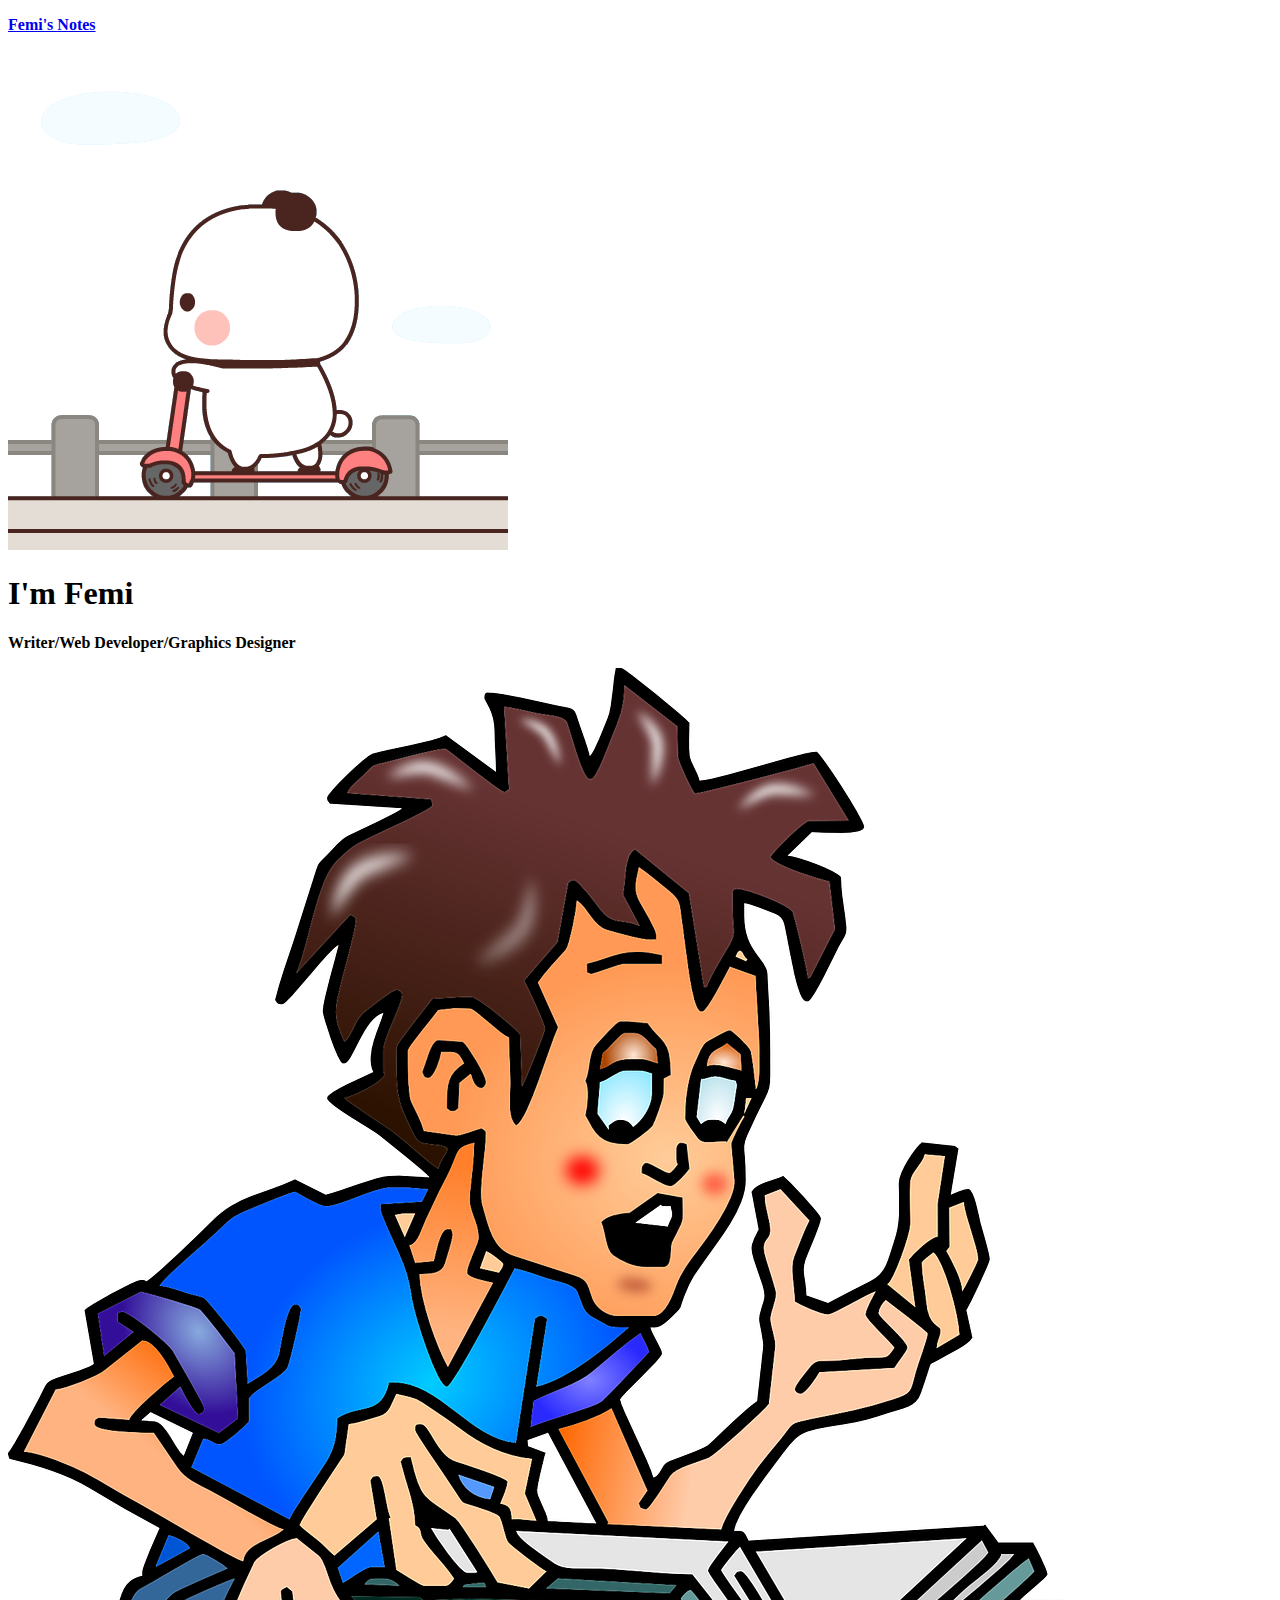
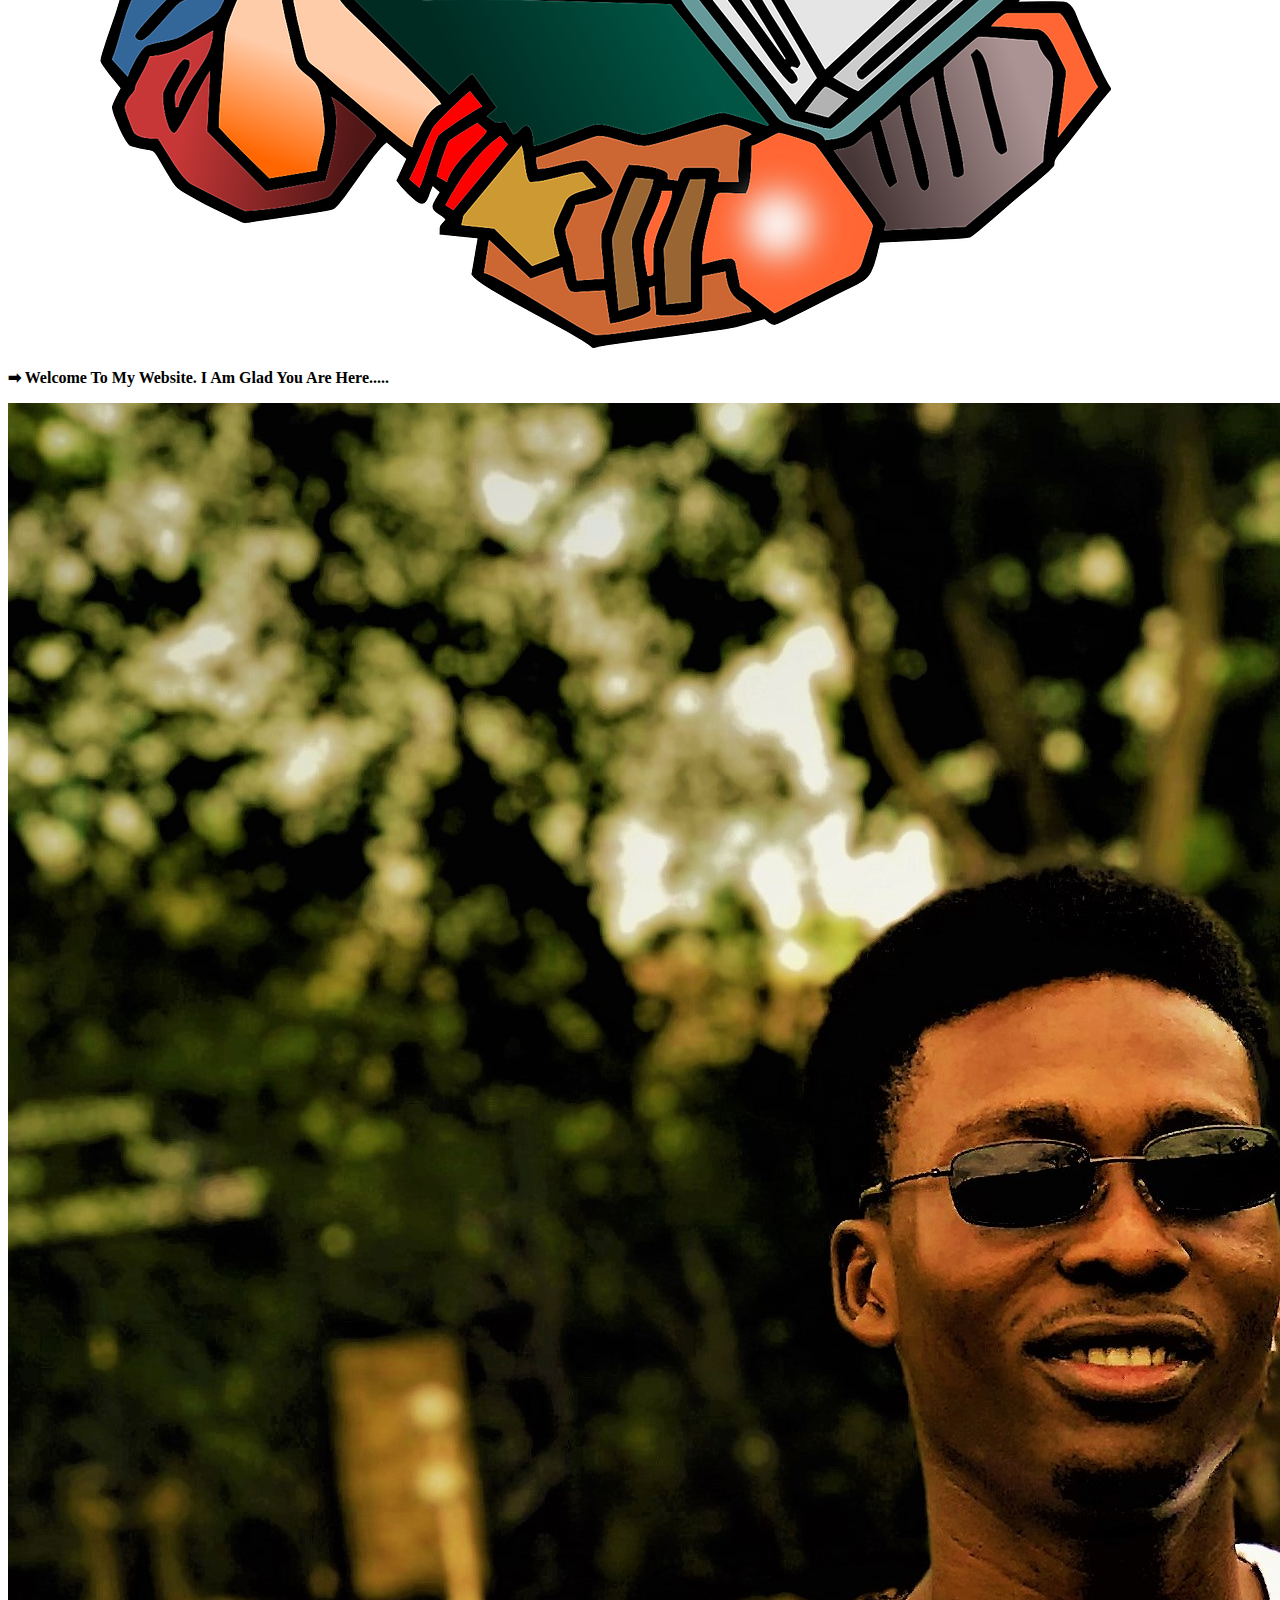
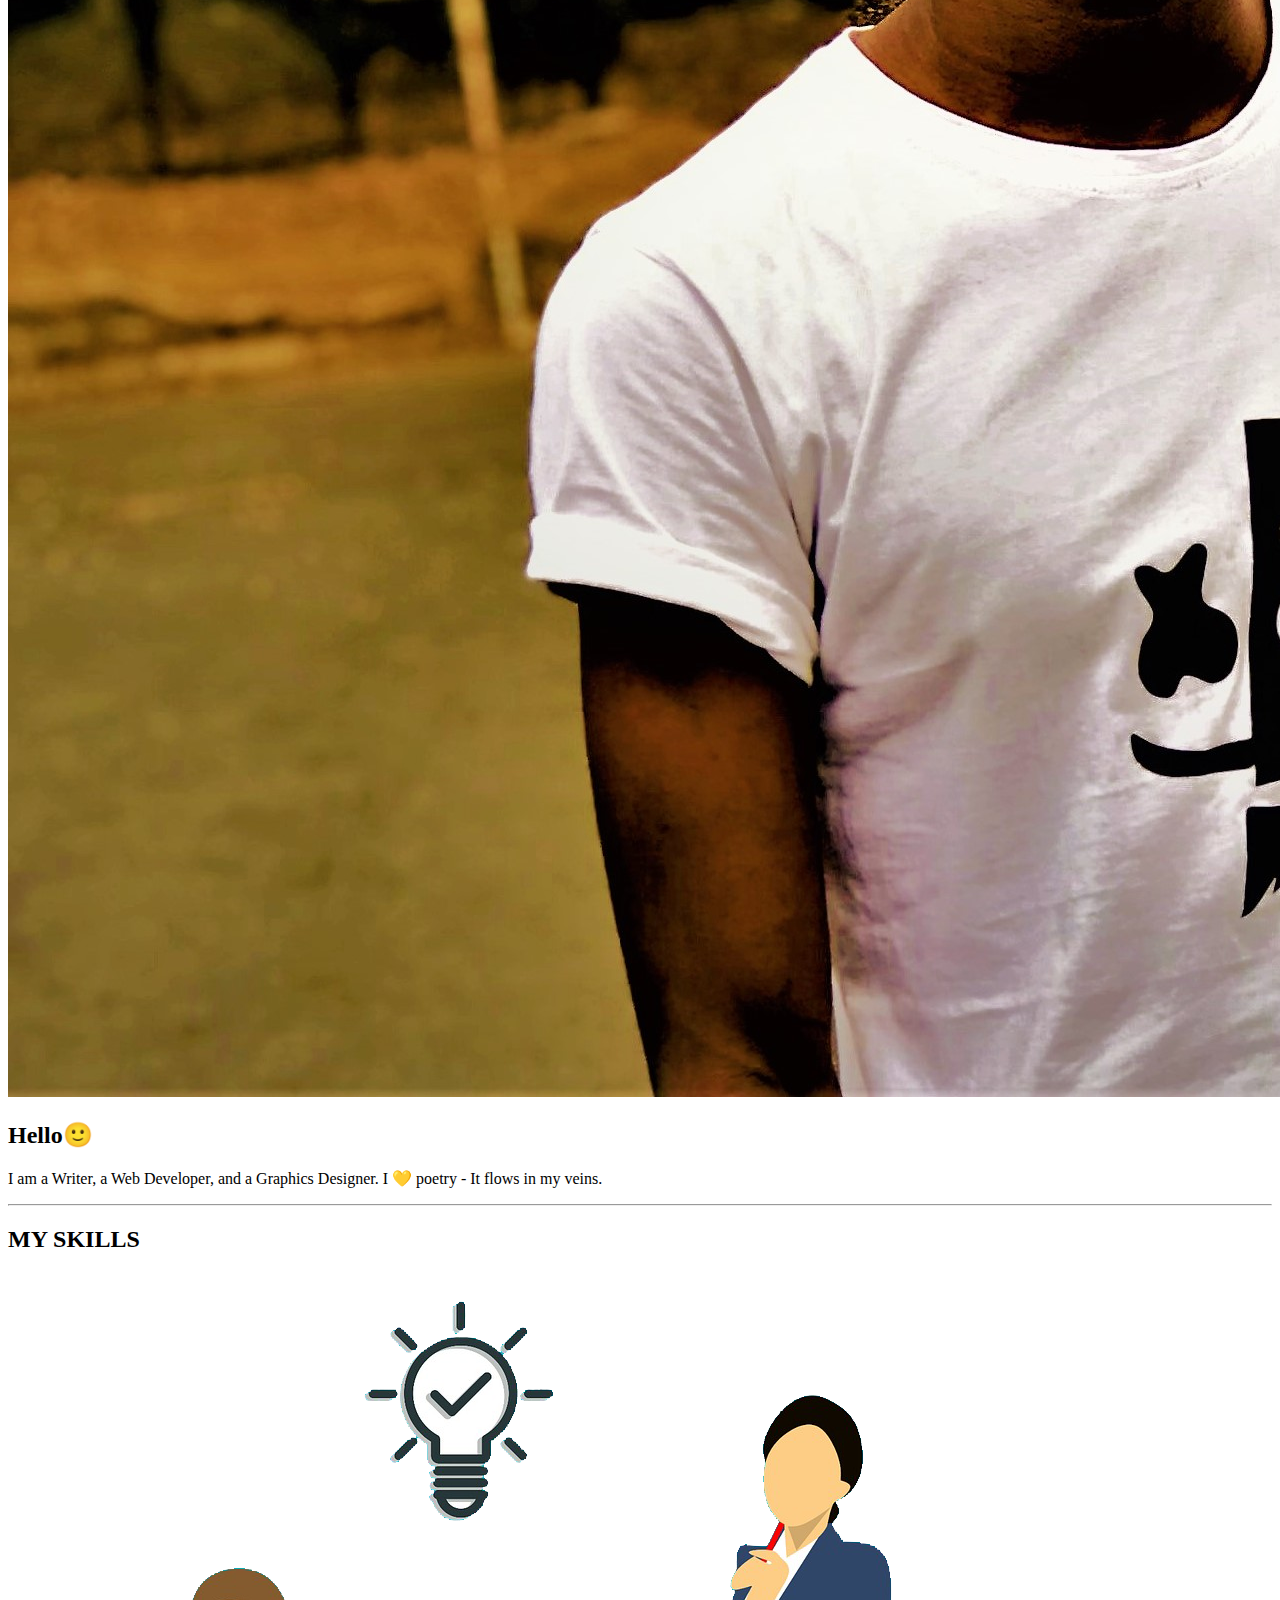
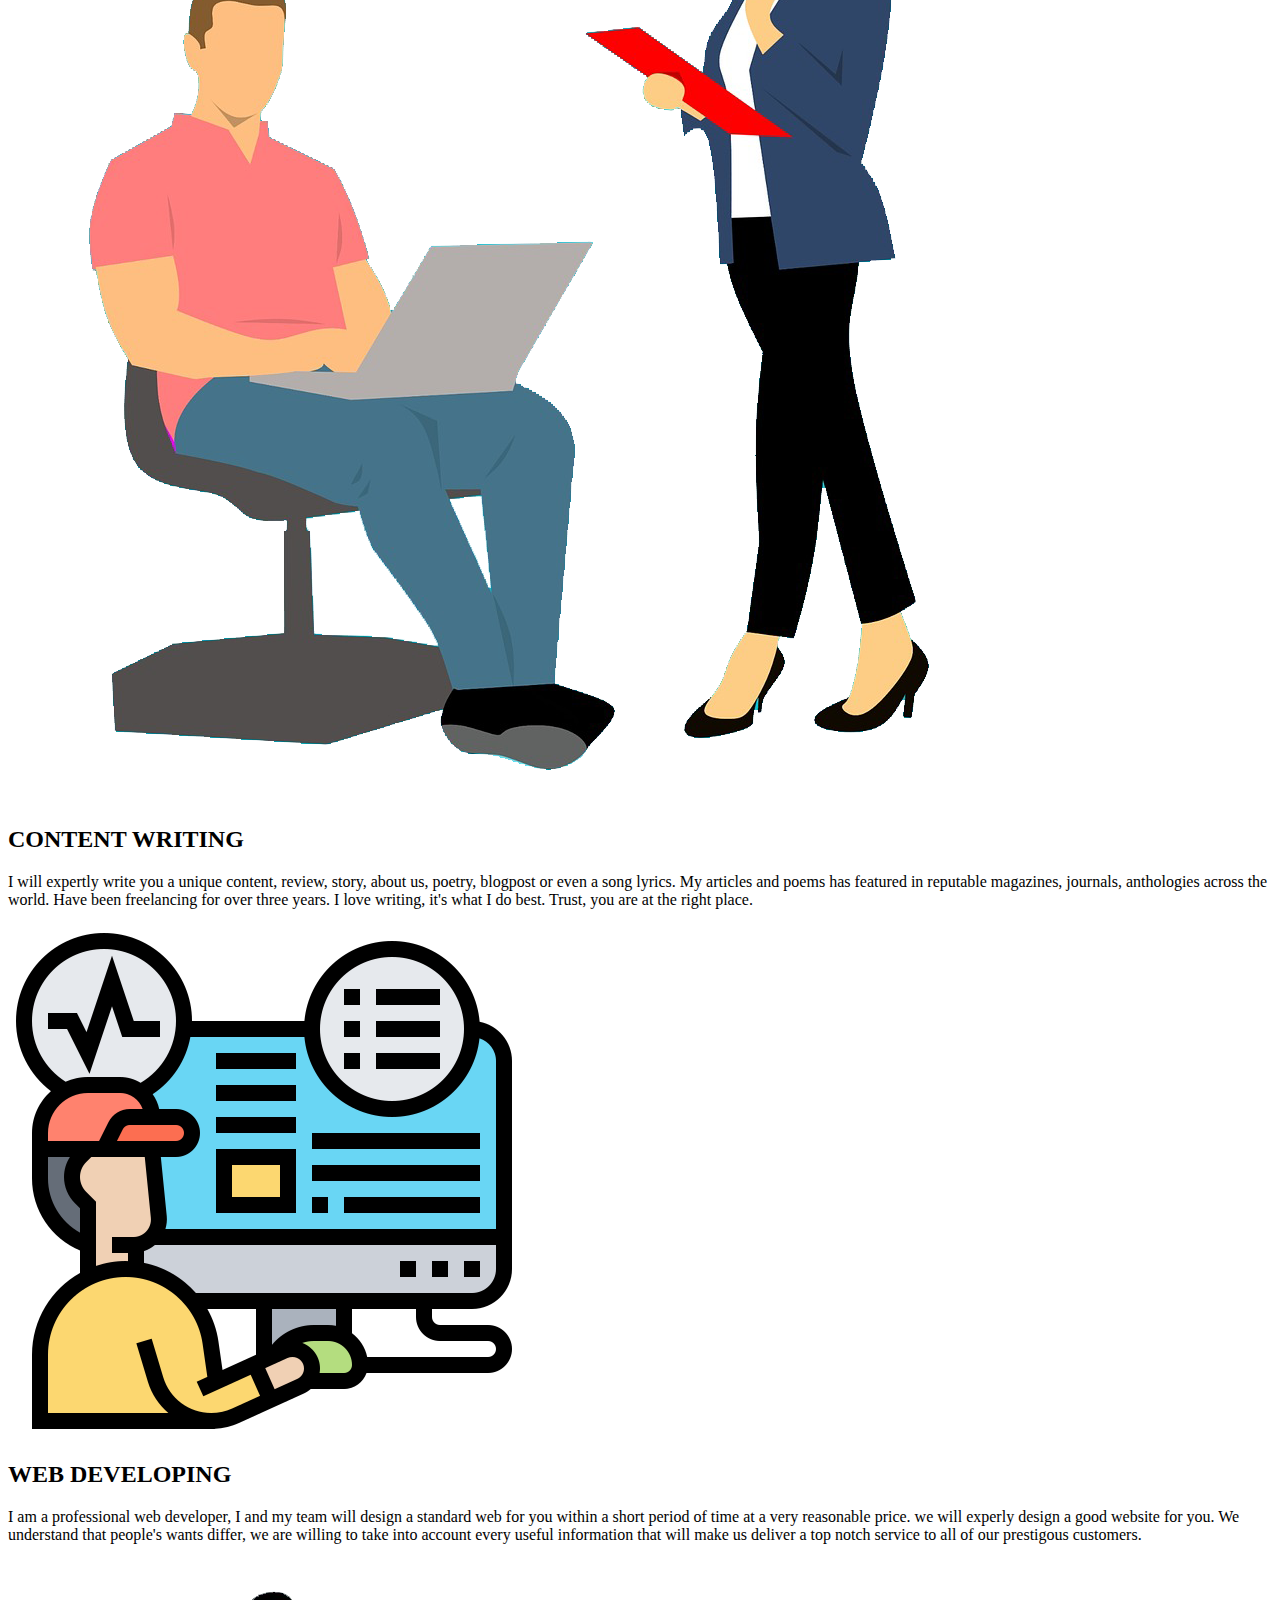
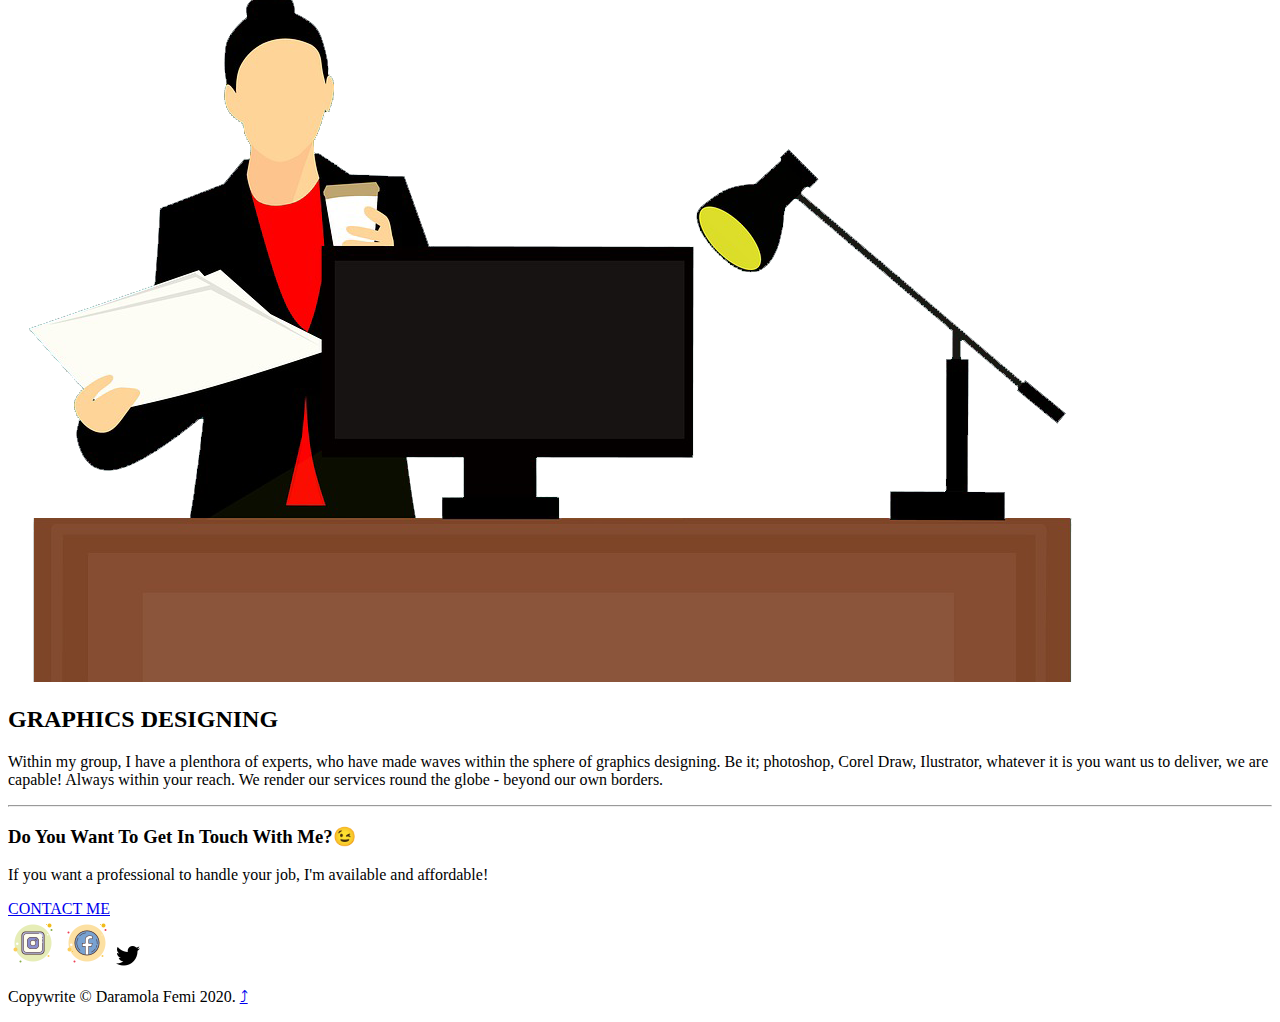
==== index.html @ 6822ca12 "Add initial skills website" ====
<!DOCTYPE html>
<html>
<head>
	<title>Daramola Femi</title>
</head>
<body>	
<link rel="stylesheet" type="text/css" href="css/styles.css">
<link rel="icon" type="text/css" href="favicon">
<link href="https://fonts.googleapis.com/css2?family=PT+Serif:wght@700&family=Sacramento&family=Yesteryear&display=swap" rel="stylesheet">


<div class="top-container">
<a class="Notes" href="Femi's-Note.html"><p><strong> Femi's Notes</p></strong></a>	
<img class="f" src="images/8.png" alt="cloud-img">


<h1>I'm Femi</h1>
<p class="need"><strong>Writer/Web Developer/Graphics Designer</p></strong>
<img class="g" src="images/32.png" alt="cloud-img">
<p class="need"><strong>➡ Welcome To My Website. I Am Glad You Are Here.....</strong></p>
</div>
 	
 	<div class="img">
 	<img class="e" src="images/36.jpeg" alt="Femi's-image">
 	<h2 class="yea">Hello🙂</h2>
 	<p class="intro">I am a Writer, a Web Developer, and a Graphics Designer. I 💛 poetry - It flows in my veins.</p>
 	</div>
<hr>


<h2 class="skill">MY SKILLS</h2>

	<div class="wrt">
	<img class="k" src="images/34.png" alt="carton-image-of-a-nerd">

	<h2>CONTENT WRITING</h2>

	<P> I will expertly write you a unique content, review, story, about us, poetry, blogpost or even a song lyrics. My articles and poems has featured in reputable magazines, journals, anthologies across the world. Have been freelancing for over three years. I love writing, it's what I do best. Trust, you are at the right place.</P>
</div>


 <div class="web">
<img class="o" src="images/25.png" alt="animated-image-of-a-developer">
<h2>WEB DEVELOPING</h2>

<p> I am a professional web developer, I and my team will design a standard web for you within a short period of time at a very reasonable price. we will experly design a good website for you. We understand that people's wants differ, we are willing to take into account every useful information that will make us deliver a top notch service to all of our prestigous customers.</p>
</div>
 

<div class="design">
<img class="l" src="images/24.png">
<h2>GRAPHICS DESIGNING</h2>
<p>Within my group, I have a plenthora of experts, who have made waves within the sphere of graphics designing. Be it; photoshop, Corel Draw, Ilustrator, whatever it is you want us to deliver, we are capable! Always within your reach. We render our services round the globe - beyond our own borders.</p>
</div>

<hr>

<h3>Do You Want To Get In Touch With Me?😉</h3> 
<p class="get">If you want a professional to handle your job, I'm available and affordable!</p>
<a class="btn" href="mailto:daramola772@gmail.com">CONTACT ME</a>

<div class="buttom-container">
	<a href="#"><img class="w" src="images/20.png" alt="instagram-logo"></a>

	<a href="#"> <img class="q" src="images/22.png" alt="facebook-logo"></a>
	<a href="#"> <img class="i" src="images/17.png" alt="twitter-logo"></a>
<p class="copywrite">Copywrite © Daramola Femi 2020. <a class="arrow" href="index.html">⤴</a></p> 
</div>
</body>
</html>
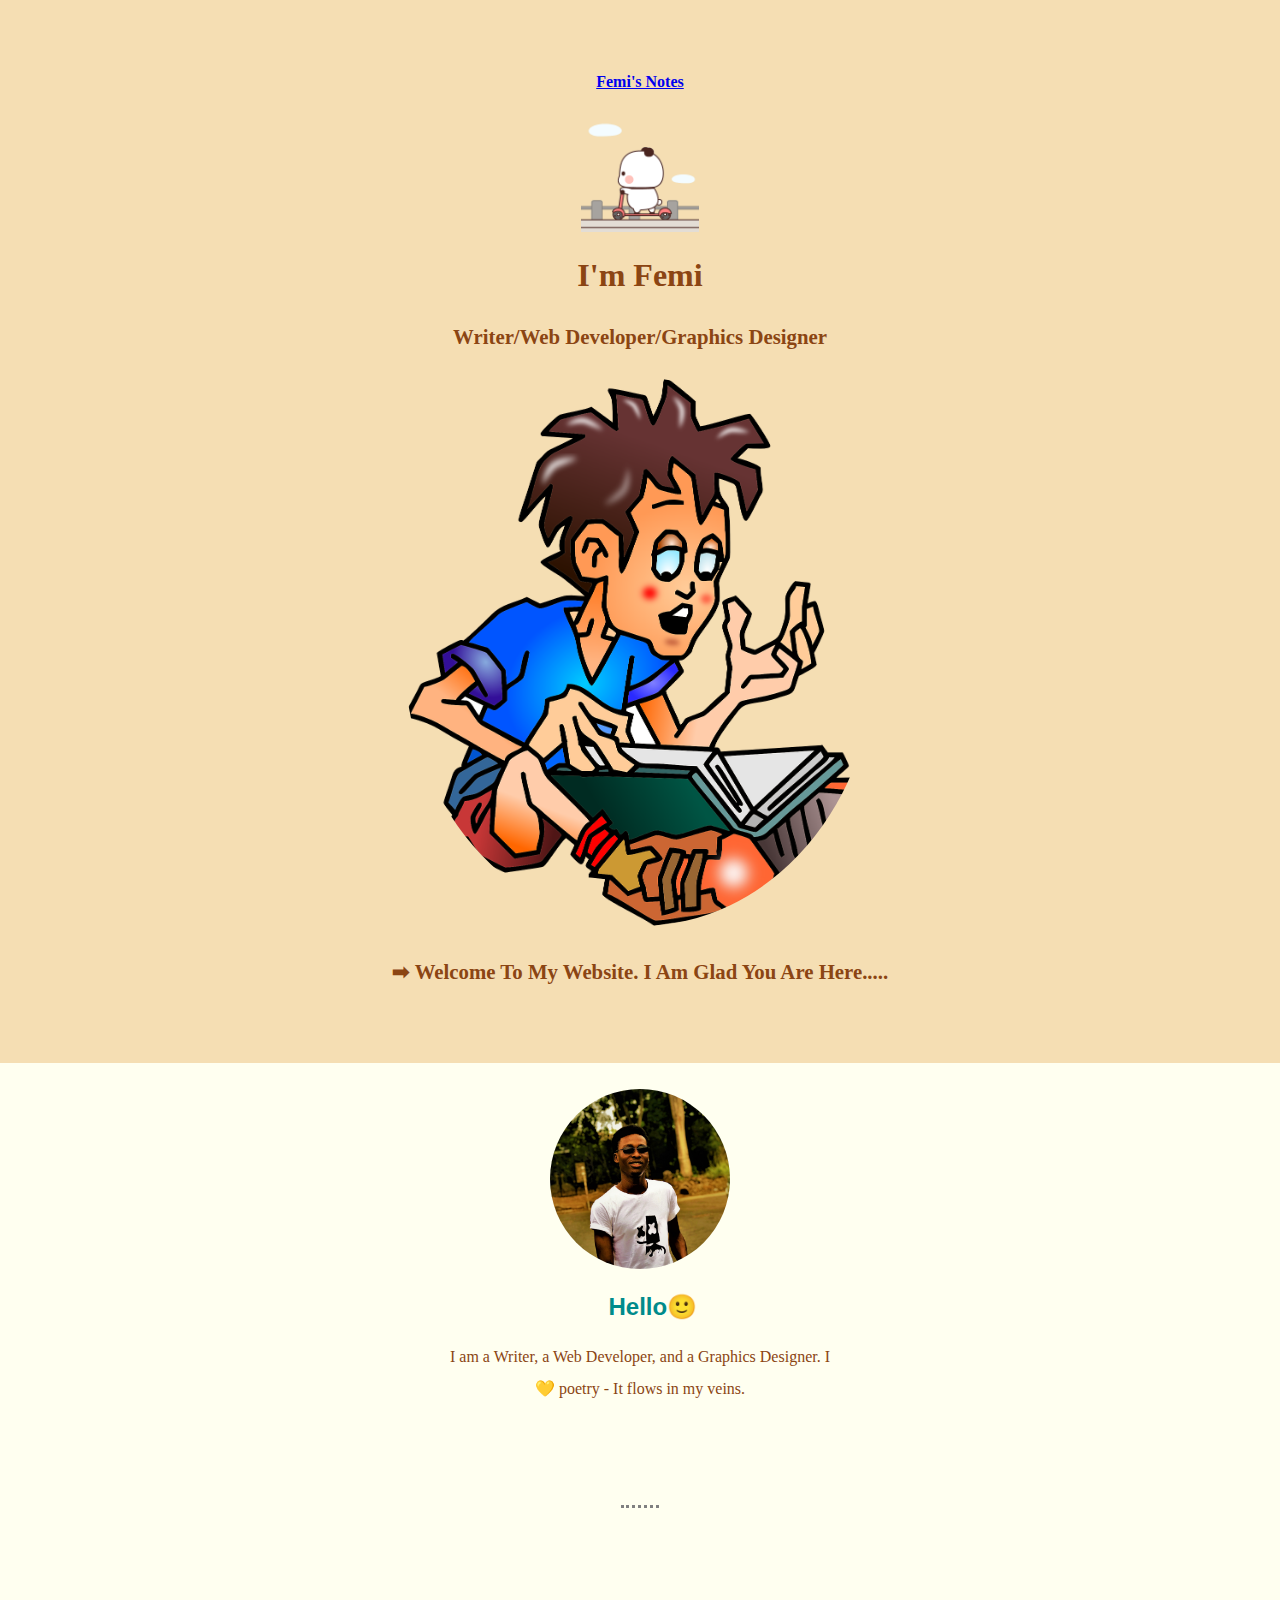
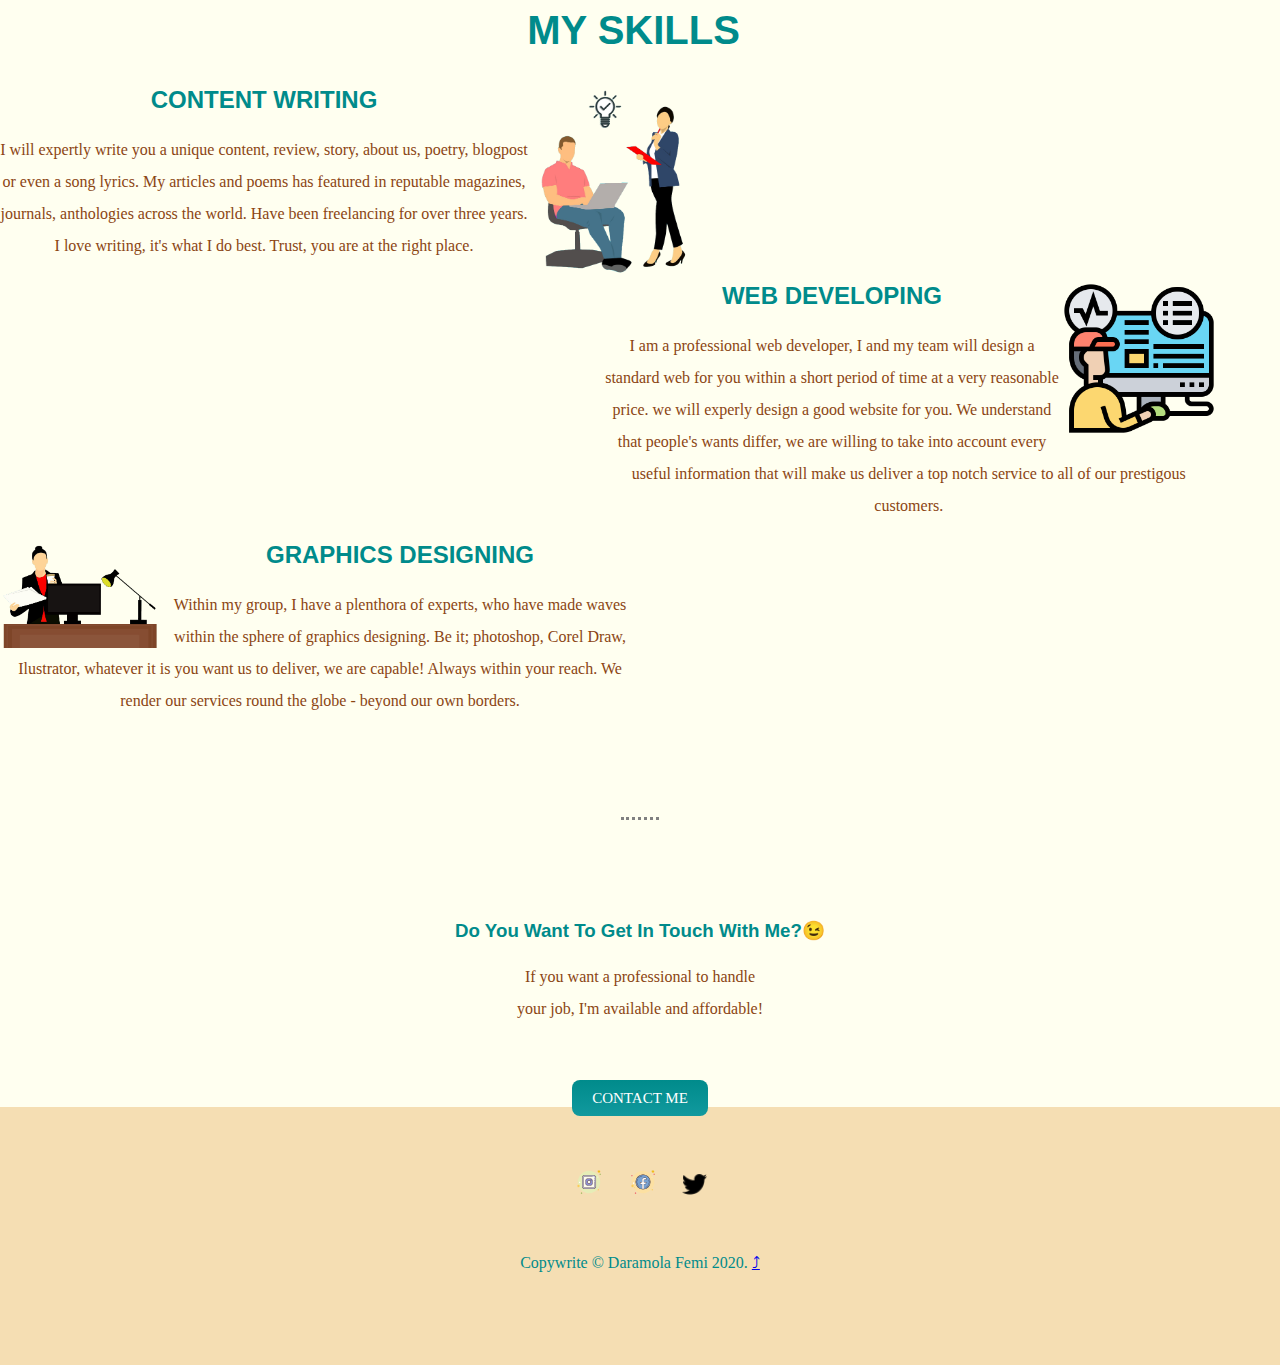
==== commit e0feb09e: "Update index.html" ====
--- a/index.html
+++ b/index.html
@@ -4,7 +4,7 @@
 	<title>Daramola Femi</title>
 </head>
 <body>	
-<link rel="stylesheet" type="text/css" href="css/styles.css">
+<link rel="stylesheet" type="text/css" href="index.css">
 <link rel="icon" type="text/css" href="favicon">
 <link href="https://fonts.googleapis.com/css2?family=PT+Serif:wght@700&family=Sacramento&family=Yesteryear&display=swap" rel="stylesheet">
 
@@ -67,4 +67,4 @@
 <p class="copywrite">Copywrite © Daramola Femi 2020. <a class="arrow" href="index.html">⤴</a></p> 
 </div>
 </body>
-</html>+</html>
--- a/index.css
+++ b/index.css
@@ -0,0 +1,223 @@
+
+body{	
+	font-family:"Book Antiqua", Palatino, "Palatino Linotype", "Palatino LT STD", Georgia, serif;
+	margin:0;
+	background-color: ivory;
+	text-align:center;
+    color:saddlebrown;
+
+}
+
+
+	
+}
+
+h1{
+    margin:50px auto 0 auto;
+    font-family:sacramento;
+    font-size:90px;
+    color:#008B8B;
+}
+
+h2{
+
+	font-family:cursive, sans-serif;
+    color:#008B8B;
+}
+
+h3{
+
+	font-family:cursive,'montserrat', sans-serif;
+    color:#008B8B;
+}
+
+p{
+	line-height:2;
+}
+
+.top-container{
+
+background-color:#F5DEB3;
+padding:50px;
+left:10px;
+
+
+}
+.intro{
+
+	width:30%;
+	margin:auto;
+}
+
+.skill{
+
+	font-style:;
+	margin-right:1%;
+	font-size:250%;
+	text-decoration:;
+}
+
+.content{
+
+margin-right:20%;
+
+}
+
+.f{
+	width:10%;
+	height:10%;
+	
+}
+
+.g{
+    margin-right:auto;
+	width:40%;
+	position:relative; 
+	
+	border-radius: 70%;
+}
+
+.e{ 
+   width:180px;
+   height:180px;
+   left:20px;
+   border-radius:60%;
+   margin-top:2%;
+ 
+
+}
+
+.yea{
+
+	margin-left:2%;
+
+}
+
+.web{
+
+width:48%;
+margin-left:47%;
+}
+
+
+
+.need{
+	
+	top:100%
+	left:40;
+	font-size:130%;
+
+}
+
+.k{
+
+	width:25%;
+    float:right;
+
+}
+
+.o{
+    width:25%;   
+    float:right;
+    
+}
+.design{
+
+	width:50%;
+	margin-right:20%;
+}
+
+.w{
+	width:30px;
+	height:35;
+	margin:10px 10px;
+}
+
+
+.q{
+    width:30px;
+	height:35;
+    margin:10px 10px;
+}
+
+.i{
+
+    width:25px;
+	height:25;
+    margin:10px 10px;
+
+}
+.wrt{
+	width:55%;
+
+}
+
+.l{
+    width:25%;
+    float: left;
+
+}
+
+
+
+hr{
+		border-style:dotted none none;
+		width:3%;
+		border-width:3px;
+		width:3%;
+		margin:100px auto;
+	}
+
+.get{
+	width: 20%;
+	margin-bottom:5%;
+	margin-left:40%;
+
+}
+
+
+.btn{
+   background:9e#008B8B;
+   background-image: -webkit-linear-gradient(top, #008B8B, #11999e);
+   background-image: -moz-linear-gradient(top, #008B8B, #11999e);
+   background-image: -ms-linear-gradient(top, #008B8B, #11999e);
+   background-image: -o-linear-gradient(top, #008B8B, #11999e);
+   background-image: -linear-gradient(to bottom, #008B8B, #11999e);
+   -webkit-border-radius:8;
+   -moz-border-radius:8;
+   border-radius:8px;
+   font-family: cursive;
+   color:#ffffff;
+   font-size: 15px;
+   padding:10px 20px 10px 20px;
+   text-decoration: none;
+}
+
+.btn:hover{
+	background: #008B8B;
+	color: white;
+}
+
+
+.buttom-container{
+    background-color:#F5DEB3;
+    padding:50px;
+    left:10px; 
+	}
+.copywrite{
+	color:#008B8B;
+	padding: 20px 0;
+	
+}
+
+.instagram{
+	border: 1px solid;
+	margin: 20px 530px 20px 530px;
+}
+
+.facebook{
+	border: 1px solid;
+	margin: 20px 530px 0 530px;
+	}
+
+
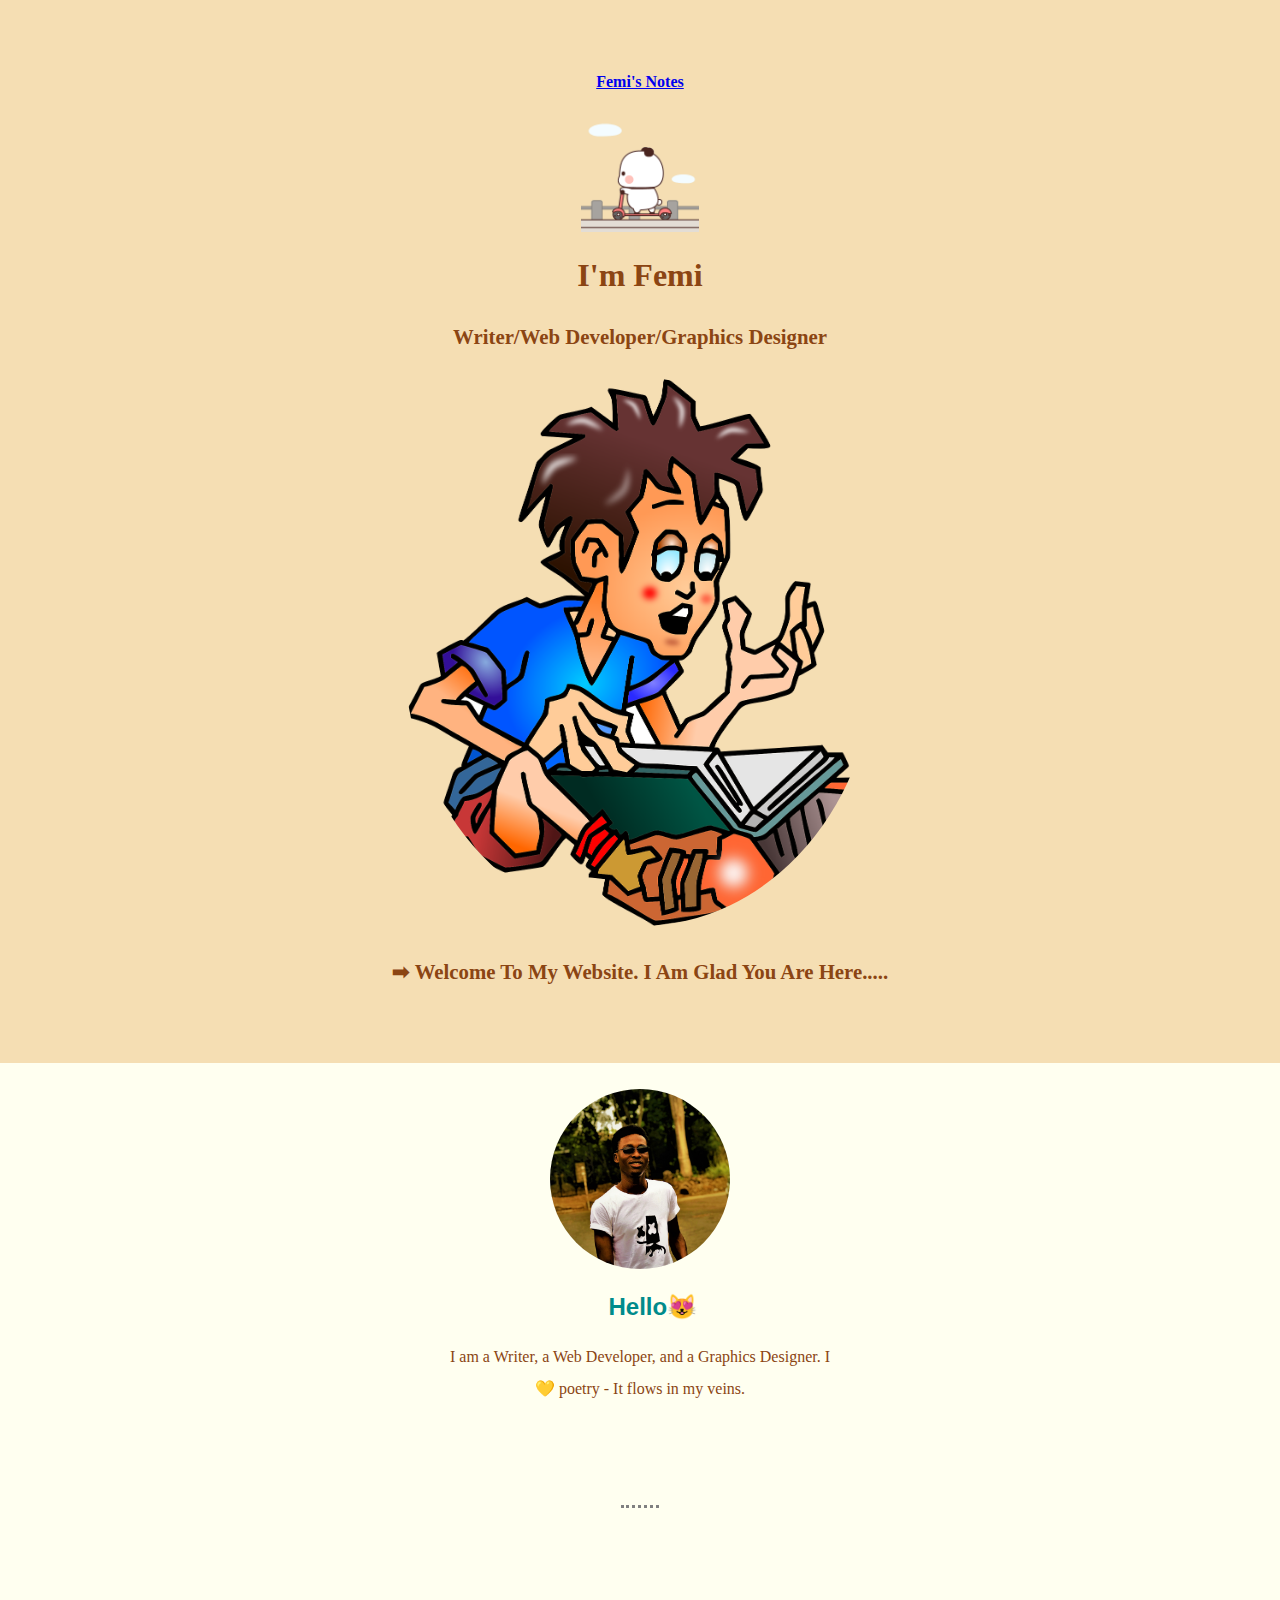
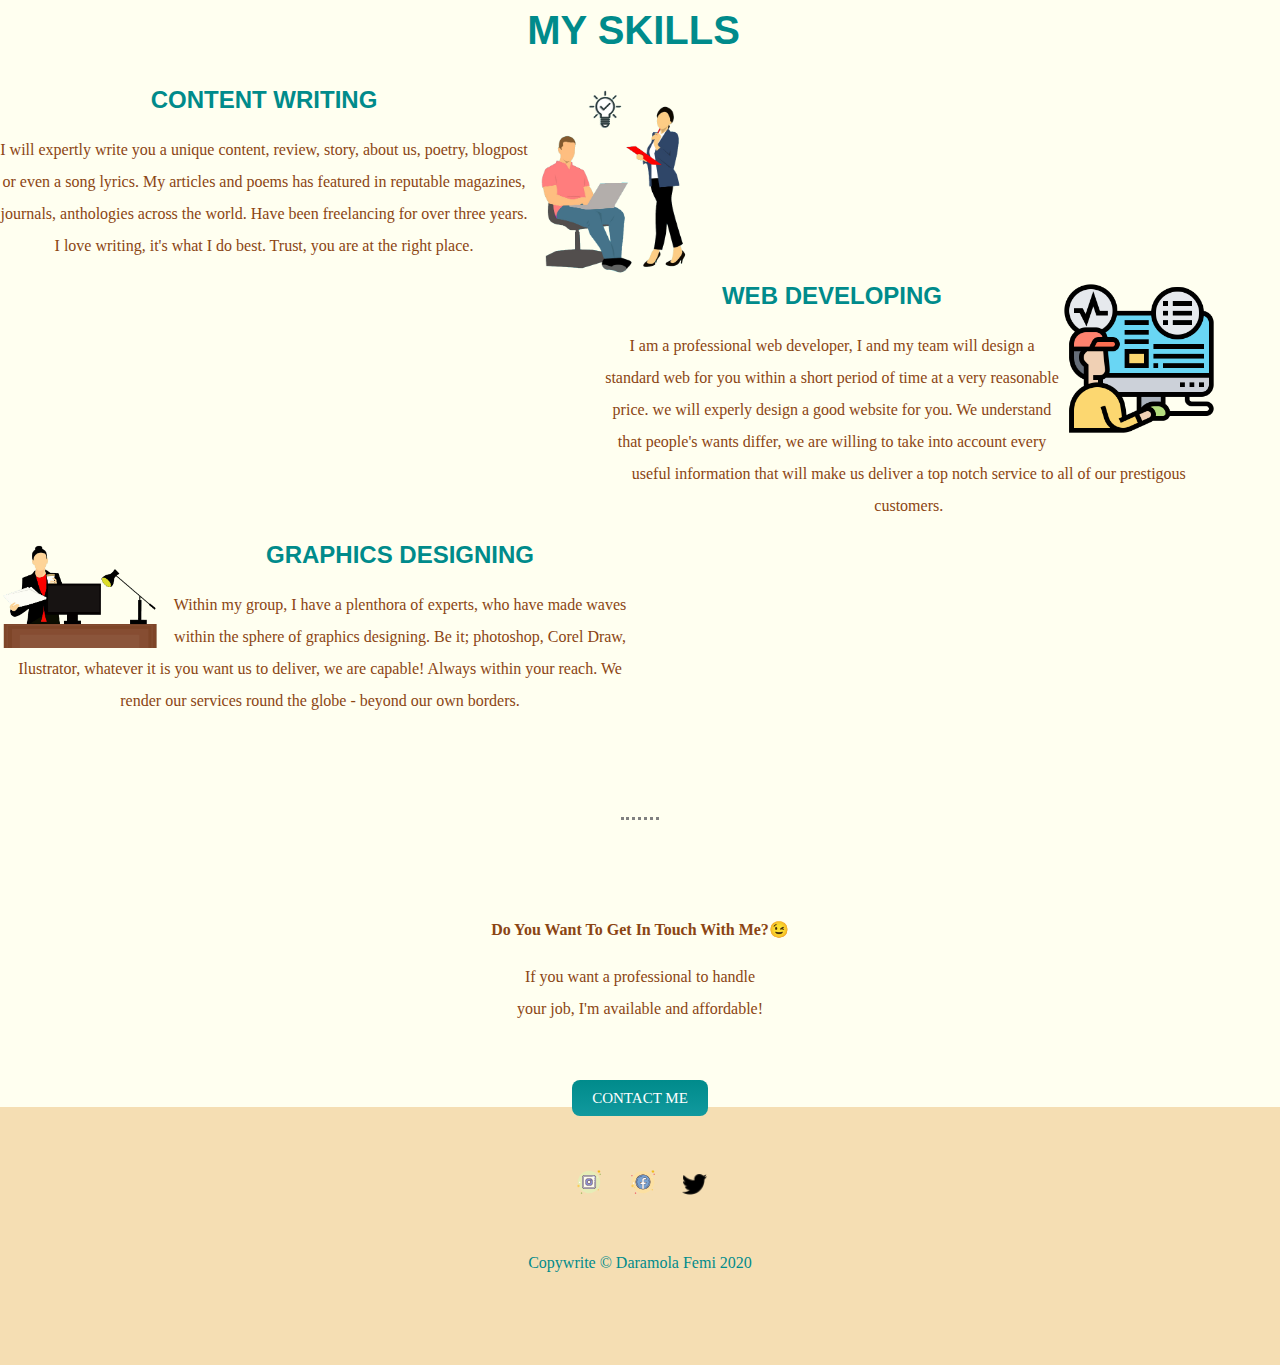
==== commit db7a7bc2: "Update index.html" ====
--- a/index.html
+++ b/index.html
@@ -1,70 +1,73 @@
-<!DOCTYPE html>
-<html>
-<head>
-	<title>Daramola Femi</title>
-</head>
-<body>	
-<link rel="stylesheet" type="text/css" href="index.css">
-<link rel="icon" type="text/css" href="favicon">
-<link href="https://fonts.googleapis.com/css2?family=PT+Serif:wght@700&family=Sacramento&family=Yesteryear&display=swap" rel="stylesheet">
+	<!DOCTYPE html>
+	<html>
+	<head>
+		<title>Daramola Femi</title>
+		<meta name="viewport" content="width:device-width, initial-scale">
+	</head>
+		<body>	
+		<link rel="stylesheet" href="Css/styles.css">
+		<link rel="icon" type="text/css" href="favicon.png">
+		<link href="https://fonts.googleapis.com/css2?family=Montserrat:wght@200&family=Sacramento&display=swap" rel="stylesheet">
 
 
-<div class="top-container">
-<a class="Notes" href="Femi's-Note.html"><p><strong> Femi's Notes</p></strong></a>	
-<img class="f" src="images/8.png" alt="cloud-img">
+			<div class="top-container">
+			<a class="Notes" href="Femi's-Note.html"><p class="Notes"><strong> Femi's Notes</strong></p></a>
+
+			<img class="f" src="images/8.png" alt="cloud-img">
 
 
-<h1>I'm Femi</h1>
-<p class="need"><strong>Writer/Web Developer/Graphics Designer</p></strong>
-<img class="g" src="images/32.png" alt="cloud-img">
-<p class="need"><strong>➡ Welcome To My Website. I Am Glad You Are Here.....</strong></p>
-</div>
- 	
- 	<div class="img">
- 	<img class="e" src="images/36.jpeg" alt="Femi's-image">
- 	<h2 class="yea">Hello🙂</h2>
- 	<p class="intro">I am a Writer, a Web Developer, and a Graphics Designer. I 💛 poetry - It flows in my veins.</p>
- 	</div>
-<hr>
+			<h1 class="name">I'm Femi</h1>
+			<p class="need"><strong>Writer/Web Developer/Graphics Designer</p></strong>
+			<img class="g" src="images/32.png" alt="cloud-img">
+			<p class="need"><strong>➡ Welcome To My Website. I Am Glad You Are Here.....</strong></p>
+			</div>
+				
+				<div class="img">
+				<img class="e" src="images/36.jpeg" alt="Femi's-image">
+				<h2 class="yea">Hello😻</h2>
+				<p class="intro">I am a Writer, a Web Developer, and a Graphics Designer. I 💛 poetry - It flows in my veins.</p>
+				</div>
+			<hr>
+
+		<div class="middle-container">	
+		<h2 class="skill">MY SKILLS</h2>
+
+			<div class="wrt">
+			<img class="k" src="images/34.png" alt="carton-image-of-a-nerd">
+
+			<h2>CONTENT WRITING</h2>
+
+			<P> I will expertly write you a unique content, review, story, about us, poetry, blogpost or even a song lyrics. My articles and poems has featured in reputable magazines, journals, anthologies across the world. Have been freelancing for over three years. I love writing, it's what I do best. Trust, you are at the right place.</P>
+			</div>
 
 
-<h2 class="skill">MY SKILLS</h2>
+		 <div class="web">
+		<img class="o" src="images/25.png" alt="animated-image-of-a-developer">
+		<h2>WEB DEVELOPING</h2>
 
-	<div class="wrt">
-	<img class="k" src="images/34.png" alt="carton-image-of-a-nerd">
+		<p> I am a professional web developer, I and my team will design a standard web for you within a short period of time at a very reasonable price. we will experly design a good website for you. We understand that people's wants differ, we are willing to take into account every useful information that will make us deliver a top notch service to all of our prestigous customers.</p>
+		</div>
+		 
 
-	<h2>CONTENT WRITING</h2>
+		<div class="design">
+		<img class="l" src="images/24.png">
+		<h2>GRAPHICS DESIGNING</h2>
+		<p>Within my group, I have a plenthora of experts, who have made waves within the sphere of graphics designing. Be it; photoshop, Corel Draw, Ilustrator, whatever it is you want us to deliver, we are capable! Always within your reach. We render our services round the globe - beyond our own borders.</p>
+		</div>
+	</div>
+		<hr>
 
-	<P> I will expertly write you a unique content, review, story, about us, poetry, blogpost or even a song lyrics. My articles and poems has featured in reputable magazines, journals, anthologies across the world. Have been freelancing for over three years. I love writing, it's what I do best. Trust, you are at the right place.</P>
-</div>
+		<h4>Do You Want To Get In Touch With Me?😉</h4> 
+		<p class="get">If you want a professional to handle your job, I'm available and affordable!</p>
+		
+		<a class="btn" href="mailto:daramola772@gmail.com">CONTACT ME</a>
 
+		<div class="buttom-container">
+			<a href="#"><img class="w" src="images/20.png" alt="instagram-logo"></a>
 
- <div class="web">
-<img class="o" src="images/25.png" alt="animated-image-of-a-developer">
-<h2>WEB DEVELOPING</h2>
-
-<p> I am a professional web developer, I and my team will design a standard web for you within a short period of time at a very reasonable price. we will experly design a good website for you. We understand that people's wants differ, we are willing to take into account every useful information that will make us deliver a top notch service to all of our prestigous customers.</p>
-</div>
- 
-
-<div class="design">
-<img class="l" src="images/24.png">
-<h2>GRAPHICS DESIGNING</h2>
-<p>Within my group, I have a plenthora of experts, who have made waves within the sphere of graphics designing. Be it; photoshop, Corel Draw, Ilustrator, whatever it is you want us to deliver, we are capable! Always within your reach. We render our services round the globe - beyond our own borders.</p>
-</div>
-
-<hr>
-
-<h3>Do You Want To Get In Touch With Me?😉</h3> 
-<p class="get">If you want a professional to handle your job, I'm available and affordable!</p>
-<a class="btn" href="mailto:daramola772@gmail.com">CONTACT ME</a>
-
-<div class="buttom-container">
-	<a href="#"><img class="w" src="images/20.png" alt="instagram-logo"></a>
-
-	<a href="#"> <img class="q" src="images/22.png" alt="facebook-logo"></a>
-	<a href="#"> <img class="i" src="images/17.png" alt="twitter-logo"></a>
-<p class="copywrite">Copywrite © Daramola Femi 2020. <a class="arrow" href="index.html">⤴</a></p> 
-</div>
-</body>
-</html>
+			<a href="#"> <img class="q" src="images/22.png" alt="facebook-logo"></a>
+			<a href="#"> <img class="i" src="images/17.png" alt="twitter-logo"></a>
+		<p class="copywrite">Copywrite © Daramola Femi 2020</p> 
+		</div>
+		</body>
+	</html>
--- a/Css/styles.css
+++ b/Css/styles.css
@@ -0,0 +1,223 @@
+
+body{	
+	font-family:"Book Antiqua", Palatino, "Palatino Linotype", "Palatino LT STD", Georgia, serif;
+	margin:0;
+	background-color: ivory;
+	text-align:center;
+    color:saddlebrown;
+
+}
+
+
+	
+}
+
+h1{
+    margin:50px auto 0 auto;
+    font-family:sacramento;
+    font-size:90px;
+    color:#008B8B;
+}
+
+h2{
+
+	font-family:cursive, sans-serif;
+    color:#008B8B;
+}
+
+h3{
+
+	font-family:cursive,'montserrat', sans-serif;
+    color:#008B8B;
+}
+
+p{
+	line-height:2;
+}
+
+.top-container{
+
+background-color:#F5DEB3;
+padding:50px;
+left:10px;
+
+
+}
+.intro{
+
+	width:30%;
+	margin:auto;
+}
+
+.skill{
+
+	font-style:;
+	margin-right:1%;
+	font-size:250%;
+	text-decoration:;
+}
+
+.content{
+
+margin-right:20%;
+
+}
+
+.f{
+	width:10%;
+	height:10%;
+	
+}
+
+.g{
+    margin-right:auto;
+	width:40%;
+	position:relative; 
+	
+	border-radius: 70%;
+}
+
+.e{ 
+   width:180px;
+   height:180px;
+   left:20px;
+   border-radius:60%;
+   margin-top:2%;
+ 
+
+}
+
+.yea{
+
+	margin-left:2%;
+
+}
+
+.web{
+
+width:48%;
+margin-left:47%;
+}
+
+
+
+.need{
+	
+	top:100%
+	left:40;
+	font-size:130%;
+
+}
+
+.k{
+
+	width:25%;
+    float:right;
+
+}
+
+.o{
+    width:25%;   
+    float:right;
+    
+}
+.design{
+
+	width:50%;
+	margin-right:20%;
+}
+
+.w{
+	width:30px;
+	height:35;
+	margin:10px 10px;
+}
+
+
+.q{
+    width:30px;
+	height:35;
+    margin:10px 10px;
+}
+
+.i{
+
+    width:25px;
+	height:25;
+    margin:10px 10px;
+
+}
+.wrt{
+	width:55%;
+
+}
+
+.l{
+    width:25%;
+    float: left;
+
+}
+
+
+
+hr{
+		border-style:dotted none none;
+		width:3%;
+		border-width:3px;
+		width:3%;
+		margin:100px auto;
+	}
+
+.get{
+	width: 20%;
+	margin-bottom:5%;
+	margin-left:40%;
+
+}
+
+
+.btn{
+   background:9e#008B8B;
+   background-image: -webkit-linear-gradient(top, #008B8B, #11999e);
+   background-image: -moz-linear-gradient(top, #008B8B, #11999e);
+   background-image: -ms-linear-gradient(top, #008B8B, #11999e);
+   background-image: -o-linear-gradient(top, #008B8B, #11999e);
+   background-image: -linear-gradient(to bottom, #008B8B, #11999e);
+   -webkit-border-radius:8;
+   -moz-border-radius:8;
+   border-radius:8px;
+   font-family: cursive;
+   color:#ffffff;
+   font-size: 15px;
+   padding:10px 20px 10px 20px;
+   text-decoration: none;
+}
+
+.btn:hover{
+	background: #008B8B;
+	color: white;
+}
+
+
+.buttom-container{
+    background-color:#F5DEB3;
+    padding:50px;
+    left:10px; 
+	}
+.copywrite{
+	color:#008B8B;
+	padding: 20px 0;
+	
+}
+
+.instagram{
+	border: 1px solid;
+	margin: 20px 530px 20px 530px;
+}
+
+.facebook{
+	border: 1px solid;
+	margin: 20px 530px 0 530px;
+	}
+
+
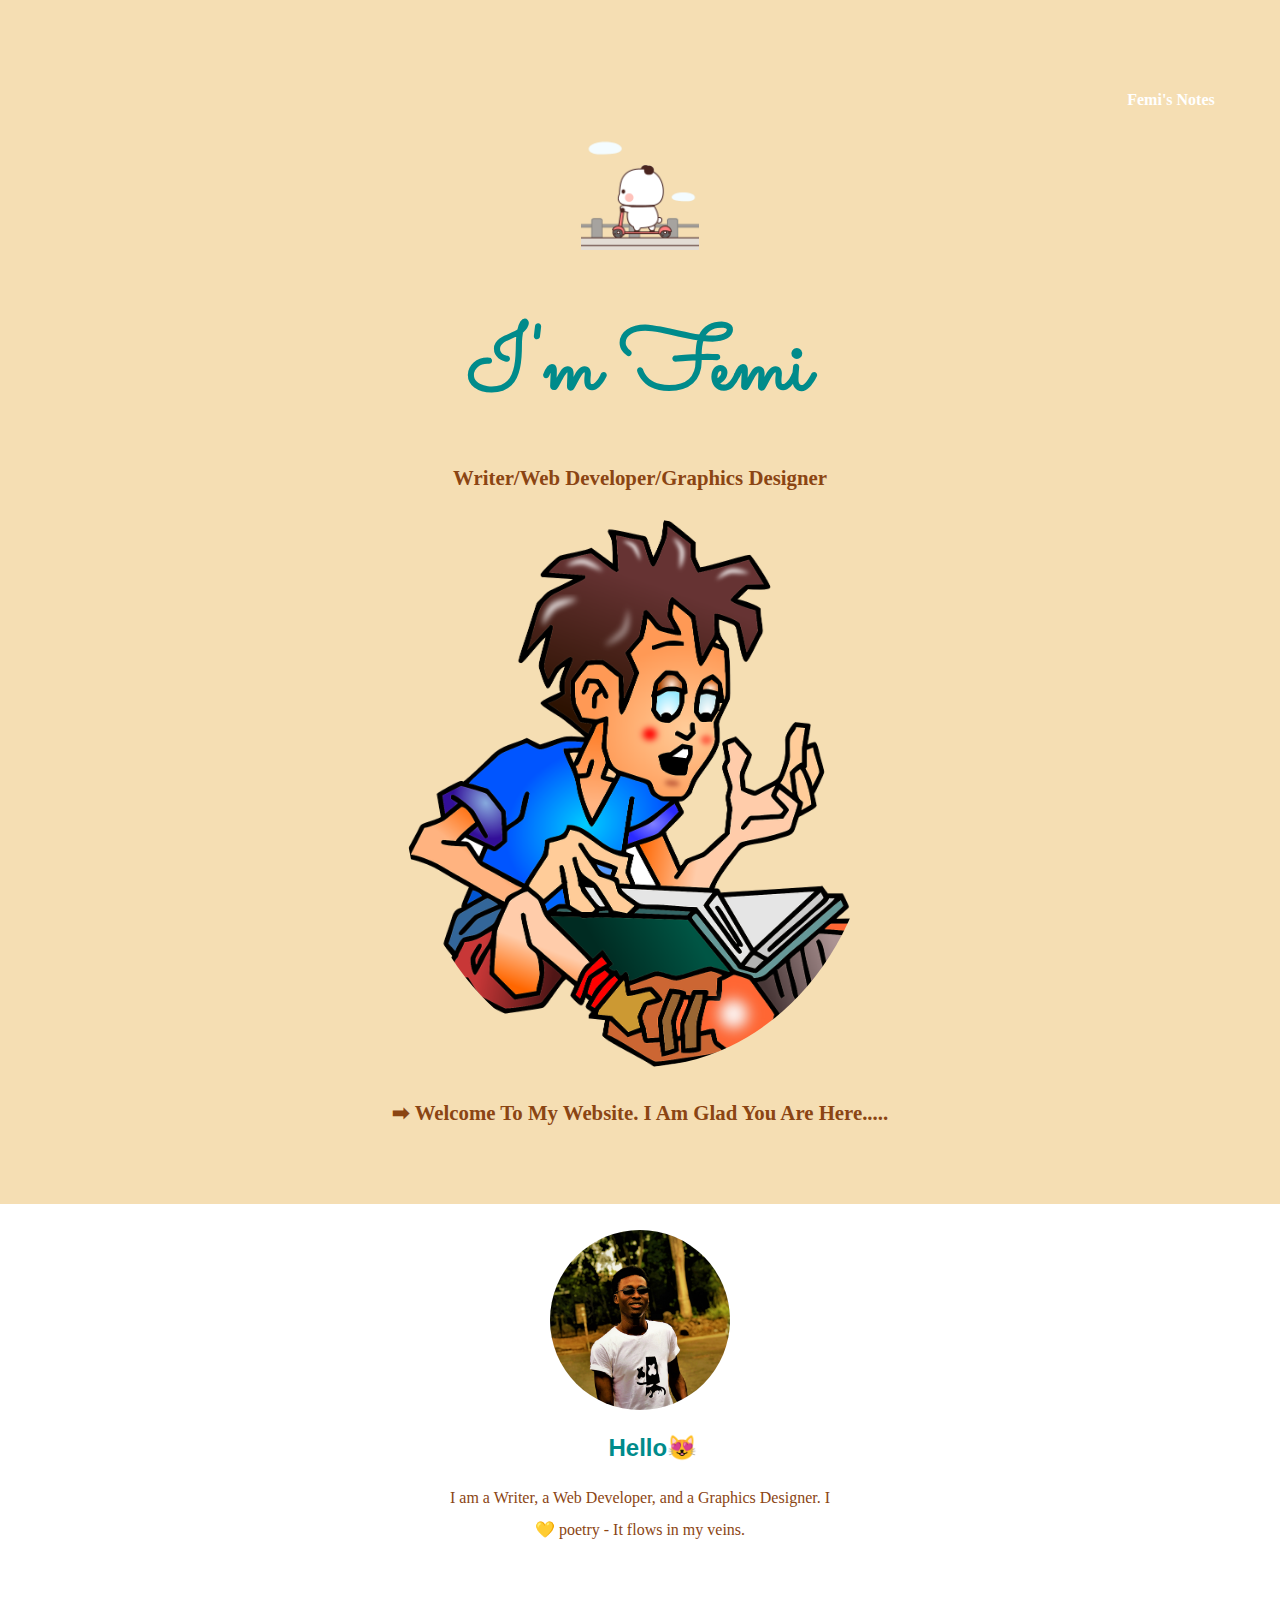
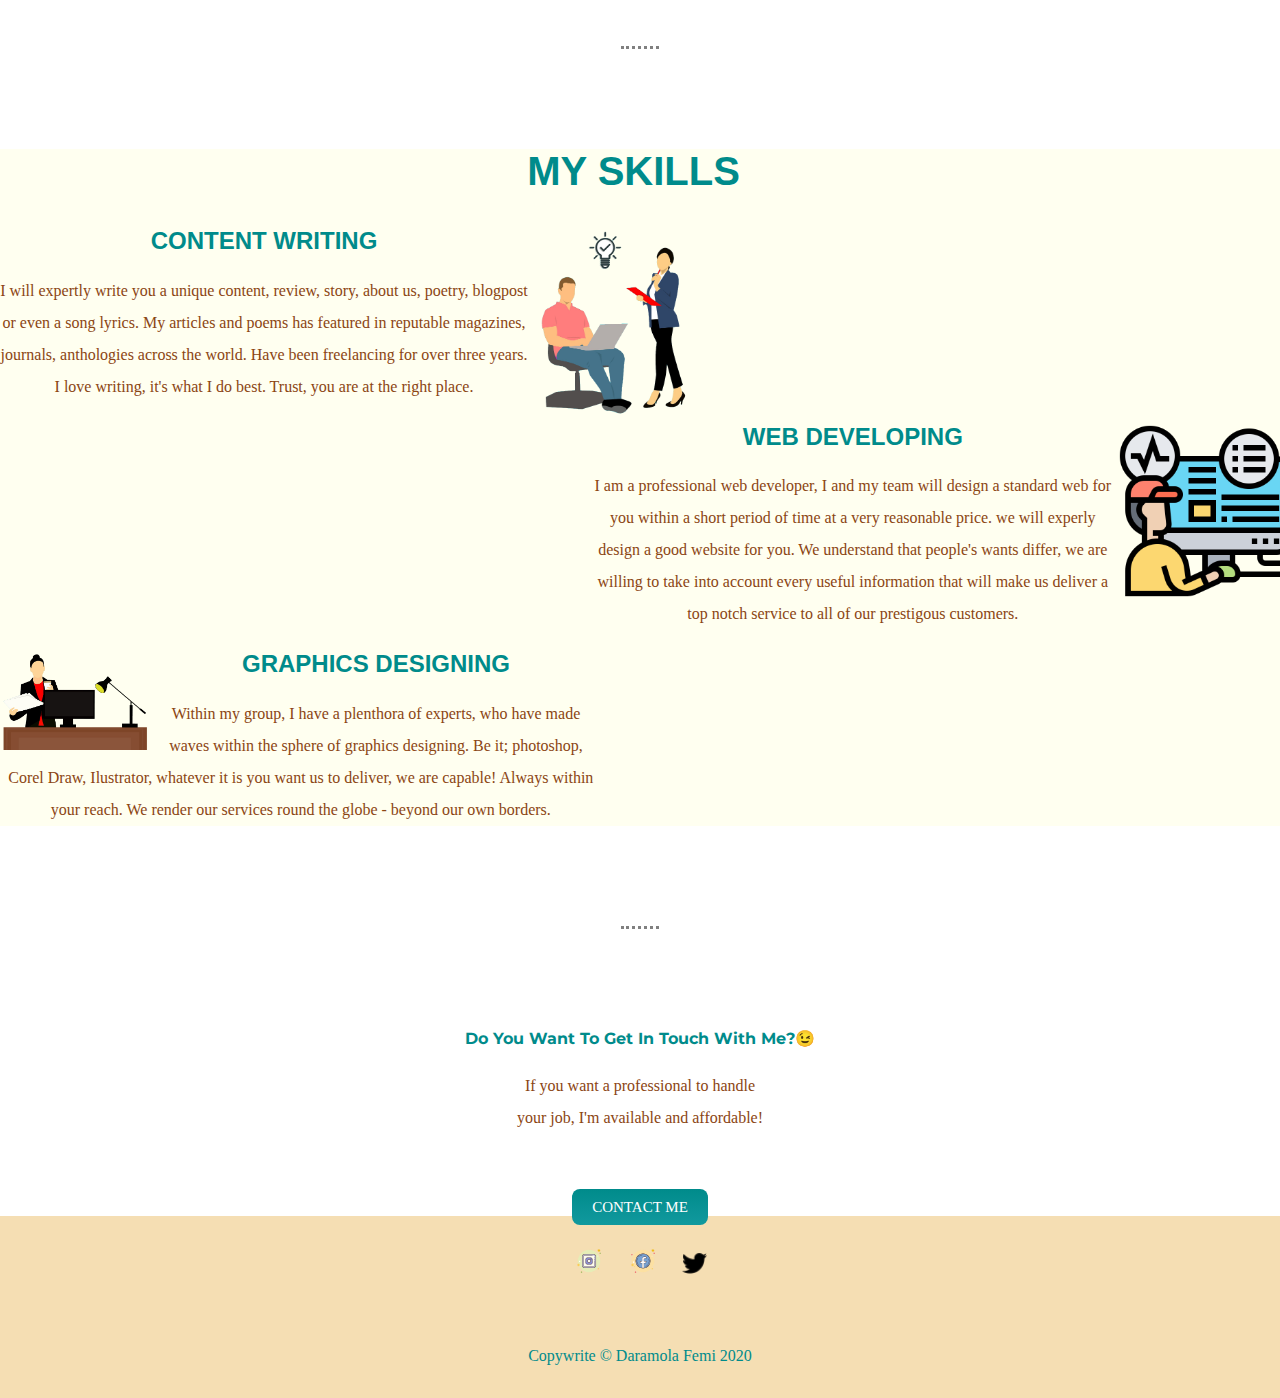
==== commit d99649eb: "Update index.html" ====
--- a/index.html
+++ b/index.html
@@ -5,7 +5,7 @@
 		<meta name="viewport" content="width:device-width, initial-scale">
 	</head>
 		<body>	
-		<link rel="stylesheet" href="Css/styles.css">
+		<link rel="stylesheet" href="index.css">
 		<link rel="icon" type="text/css" href="favicon.png">
 		<link href="https://fonts.googleapis.com/css2?family=Montserrat:wght@200&family=Sacramento&display=swap" rel="stylesheet">
 
@@ -65,7 +65,7 @@
 		<div class="buttom-container">
 			<a href="#"><img class="w" src="images/20.png" alt="instagram-logo"></a>
 
-			<a href="#"> <img class="q" src="images/22.png" alt="facebook-logo"></a>
+			<a href="https://www.facebook.com/prithi.darams"> <img class="q" src="images/22.png" alt="facebook-logo"></a>
 			<a href="#"> <img class="i" src="images/17.png" alt="twitter-logo"></a>
 		<p class="copywrite">Copywrite © Daramola Femi 2020</p> 
 		</div>
--- a/index.css
+++ b/index.css
@@ -0,0 +1,252 @@
+
+
+body{	
+	font-family:"Book Antiqua", Palatino, "Palatino Linotype", "Palatino LT STD", Georgia, serif;
+	margin:0;
+	
+	text-align:center;
+    color:saddlebrown;
+
+}
+
+.Notes{
+ margin-left:90%;
+ width:10%;
+ text-decoration:none;
+ color: white;
+}
+
+
+
+
+.Notes:hover{
+	background: #008B8B;
+	color: white;
+
+	
+}
+
+h1{
+    margin:50px auto 0 auto;
+    font-family:'Sacramento', cursive;
+    font-size:90px;
+    color:#008B8B;
+}
+
+h2{
+
+	font-family:cursive, sans-serif;
+    color:#008B8B;
+}
+
+h3{
+
+	font-family:cursive,'montserrat', sans-serif;
+    color:#008B8B;
+}
+
+
+h4{
+
+	font-family:cursive,'montserrat', sans-serif;
+    color:#008B8B;
+}
+p{
+	line-height:2;
+}
+
+.top-container{
+
+background-color:#F5DEB3;
+padding:50px;
+left:10px;
+
+
+}
+.intro{
+
+	width:30%;
+	margin:auto;
+}
+
+.middle-container{
+	background-color: ivory;
+}
+
+.skill{
+
+	font-style:;
+	margin-right:1%;
+	font-size:250%;
+	text-decoration:;
+}
+
+.content{
+
+margin-right:20%;
+
+}
+
+.f{
+	width:10%;
+	height:10%;
+	
+}
+
+.g{
+    margin-right:auto;
+	width:40%;
+	position:relative; 
+	
+	border-radius: 70%;
+}
+
+.e{ 
+   width:180px;
+   height:180px;
+   left:20px;
+   border-radius:60%;
+   margin-top:2%;
+ 
+
+}
+
+.yea{
+
+	margin-left:2%;
+
+}
+
+.web{
+
+width:55%;
+margin-left:46%;
+
+}
+
+
+
+.need{
+	
+	top:100%
+	left:40;
+	font-size:130%;
+
+}
+
+.k{
+
+	width:25%;
+    float:right;
+
+}
+
+.o{
+    width:25%;   
+    float:right;
+    
+}
+.design{
+
+	width:47%;
+	margin-right:0;
+}
+
+.w{
+	width:30px;
+	height:35;
+	margin:10px 10px;
+}
+
+
+.q{
+    width:30px;
+	height:35;
+    margin:10px 10px;
+}
+
+.i{
+
+    width:25px;
+	height:25;
+    margin:10px 10px;
+
+}
+.wrt{
+	width:55%;
+
+}
+
+.l{
+    width:25%;
+    float: left;
+
+}
+
+
+
+hr{
+		border-style:dotted none none;
+		width:3%;
+		border-width:3px;
+		width:3%;
+		margin:100px auto;
+	}
+
+.get{
+	width: 20%;
+	margin-bottom:5%;
+	margin-left:40%;
+
+}
+
+.btn{
+   background:9e#008B8B;
+   background-image: -webkit-linear-gradient(top, #008B8B, #11999e);
+   background-image: -moz-linear-gradient(top, #008B8B, #11999e);
+   background-image: -ms-linear-gradient(top, #008B8B, #11999e);
+   background-image: -o-linear-gradient(top, #008B8B, #11999e);
+   background-image: -linear-gradient(to bottom, #008B8B, #11999e);
+   -webkit-border-radius:8;
+   -moz-border-radius:8;
+   border-radius:8px;
+   font-family: cursive;
+   color:#ffffff;
+   font-size: 15px;
+   padding:10px 20px 10px 20px;
+   text-decoration: none;
+}
+
+.btn:hover{
+	background: #008B8B;
+	color: white;
+}
+
+
+
+.buttom-container{
+    background-color:#F5DEB3;
+    padding:20px 0 10px 0; 
+	}
+.copywrite{
+	color:#008B8B;
+	margin-top: 50px;
+
+}
+
+.instagram{
+	border: 1px solid;
+	margin: 20px 530px 20px 530px;
+}
+
+.facebook{
+	border: 1px solid;
+	margin: 20px 530px 0 530px;
+	}
+
+
+@media all and (min-width: 768px;){
+	.copyright{
+		font-size: 1em;
+	
+
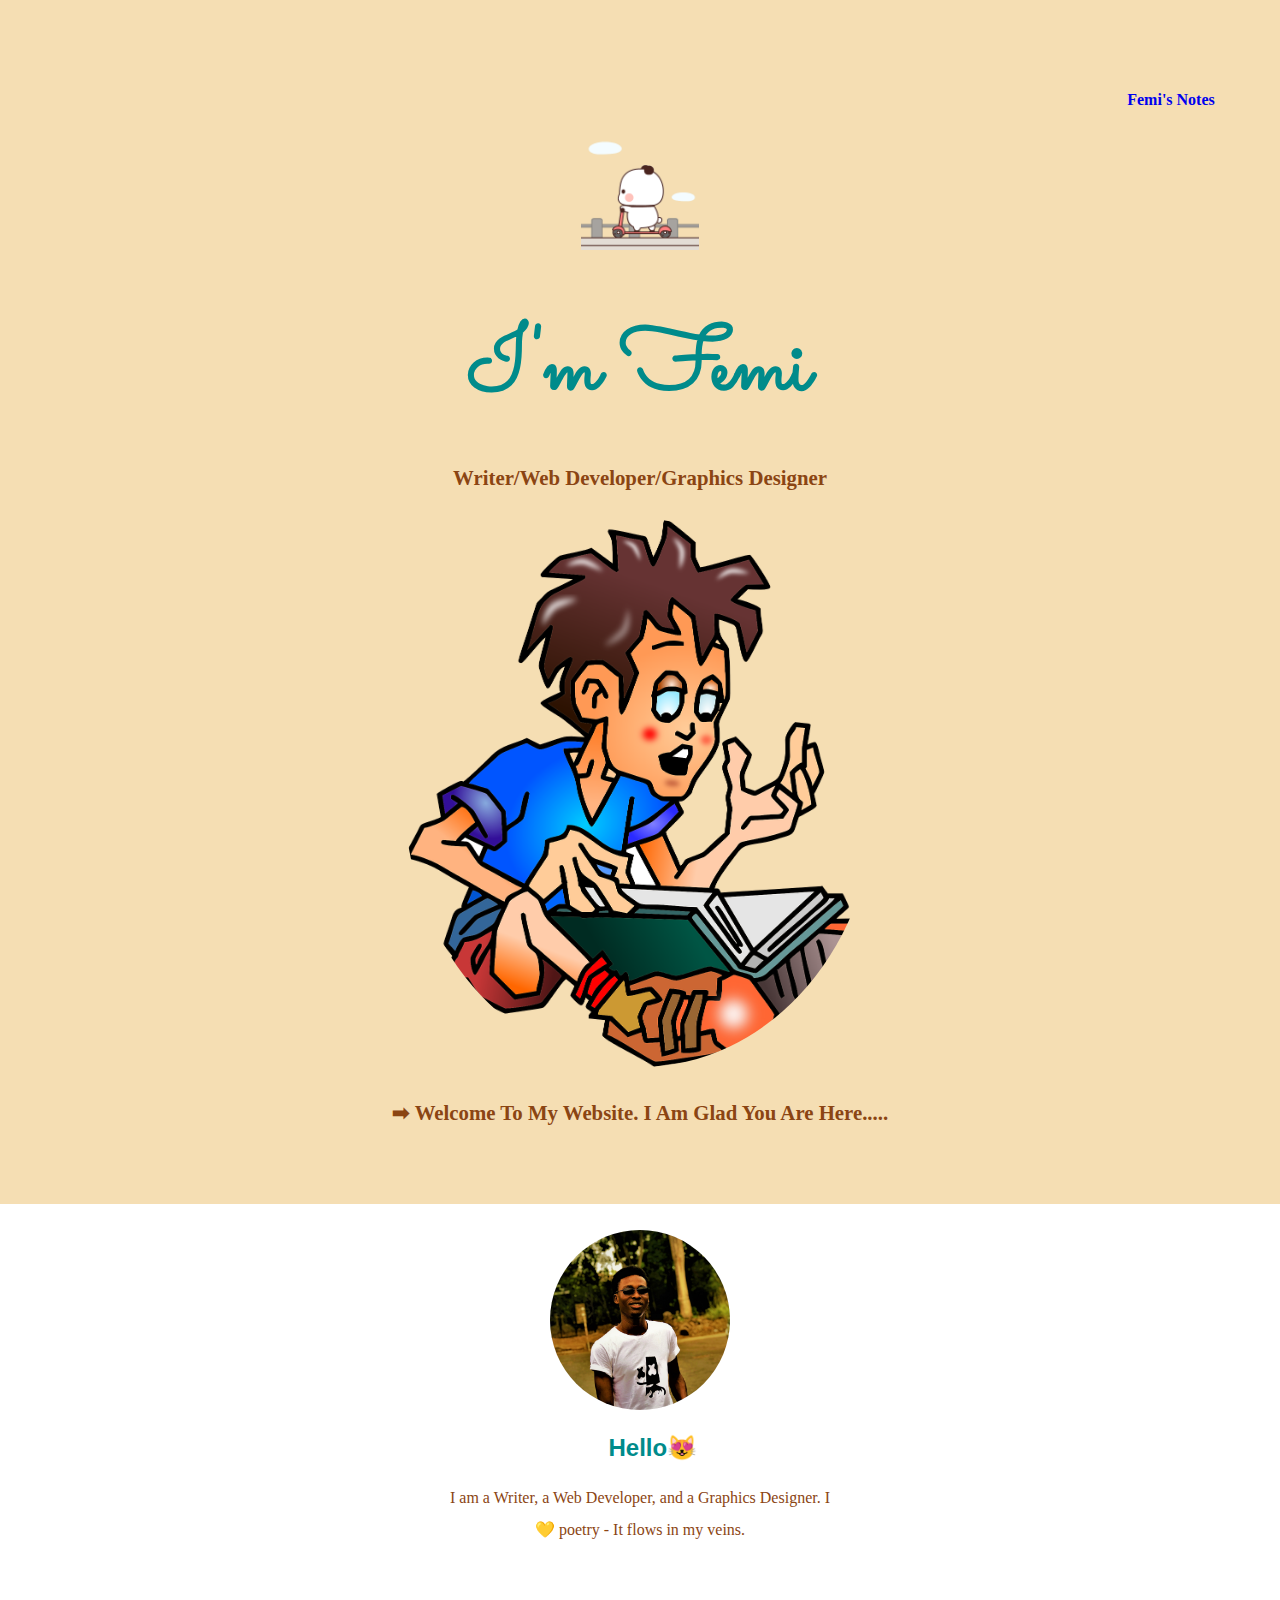
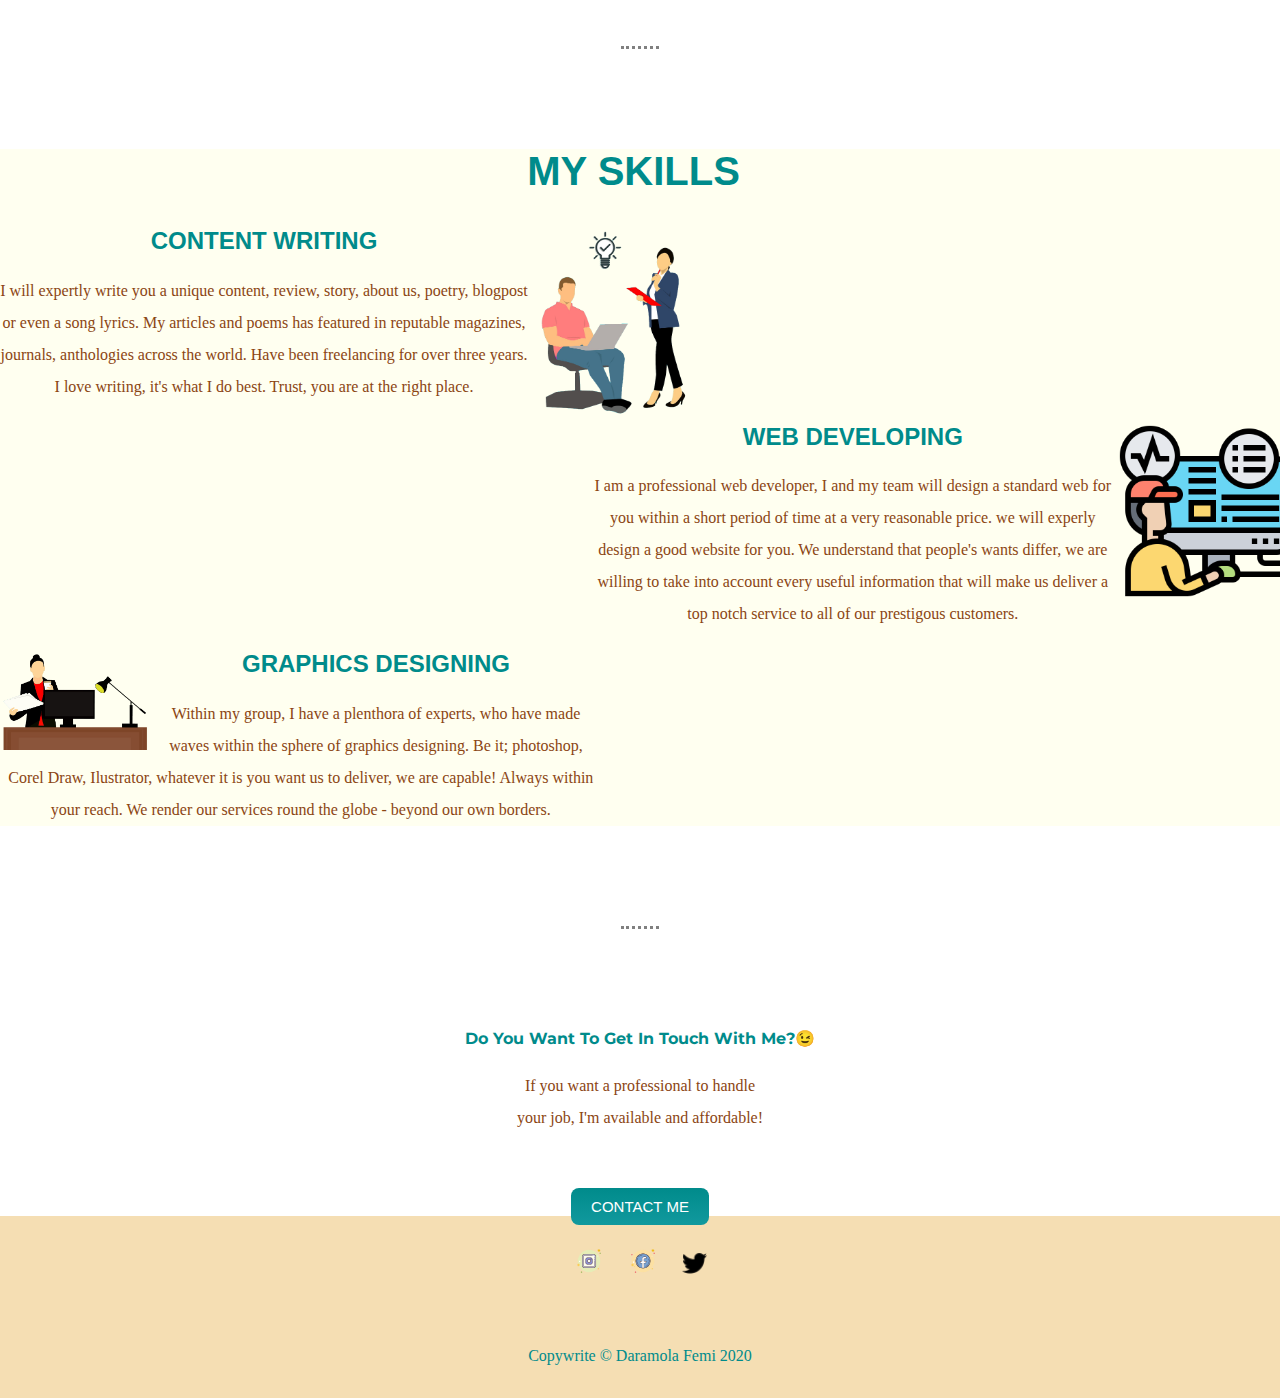
==== commit 2f07a563: "Update index.html" ====
--- a/index.html
+++ b/index.html
@@ -63,10 +63,10 @@
 		<a class="btn" href="mailto:daramola772@gmail.com">CONTACT ME</a>
 
 		<div class="buttom-container">
-			<a href="#"><img class="w" src="images/20.png" alt="instagram-logo"></a>
+			<a href="www.instagram.com/femidarams"><img class="w" src="images/20.png" alt="instagram-logo"></a>
 
 			<a href="https://www.facebook.com/prithi.darams"> <img class="q" src="images/22.png" alt="facebook-logo"></a>
-			<a href="#"> <img class="i" src="images/17.png" alt="twitter-logo"></a>
+			<a href="https://mobile.twitter.com/FemiBlexin"> <img class="i" src="images/17.png" alt="twitter-logo"></a>
 		<p class="copywrite">Copywrite © Daramola Femi 2020</p> 
 		</div>
 		</body>
--- a/index.css
+++ b/index.css
@@ -13,7 +13,7 @@
  margin-left:90%;
  width:10%;
  text-decoration:none;
- color: white;
+ color:saddlebrow;
 }
 
 
@@ -210,7 +210,7 @@
    -webkit-border-radius:8;
    -moz-border-radius:8;
    border-radius:8px;
-   font-family: cursive;
+   font-family:sans-serif;
    color:#ffffff;
    font-size: 15px;
    padding:10px 20px 10px 20px;
